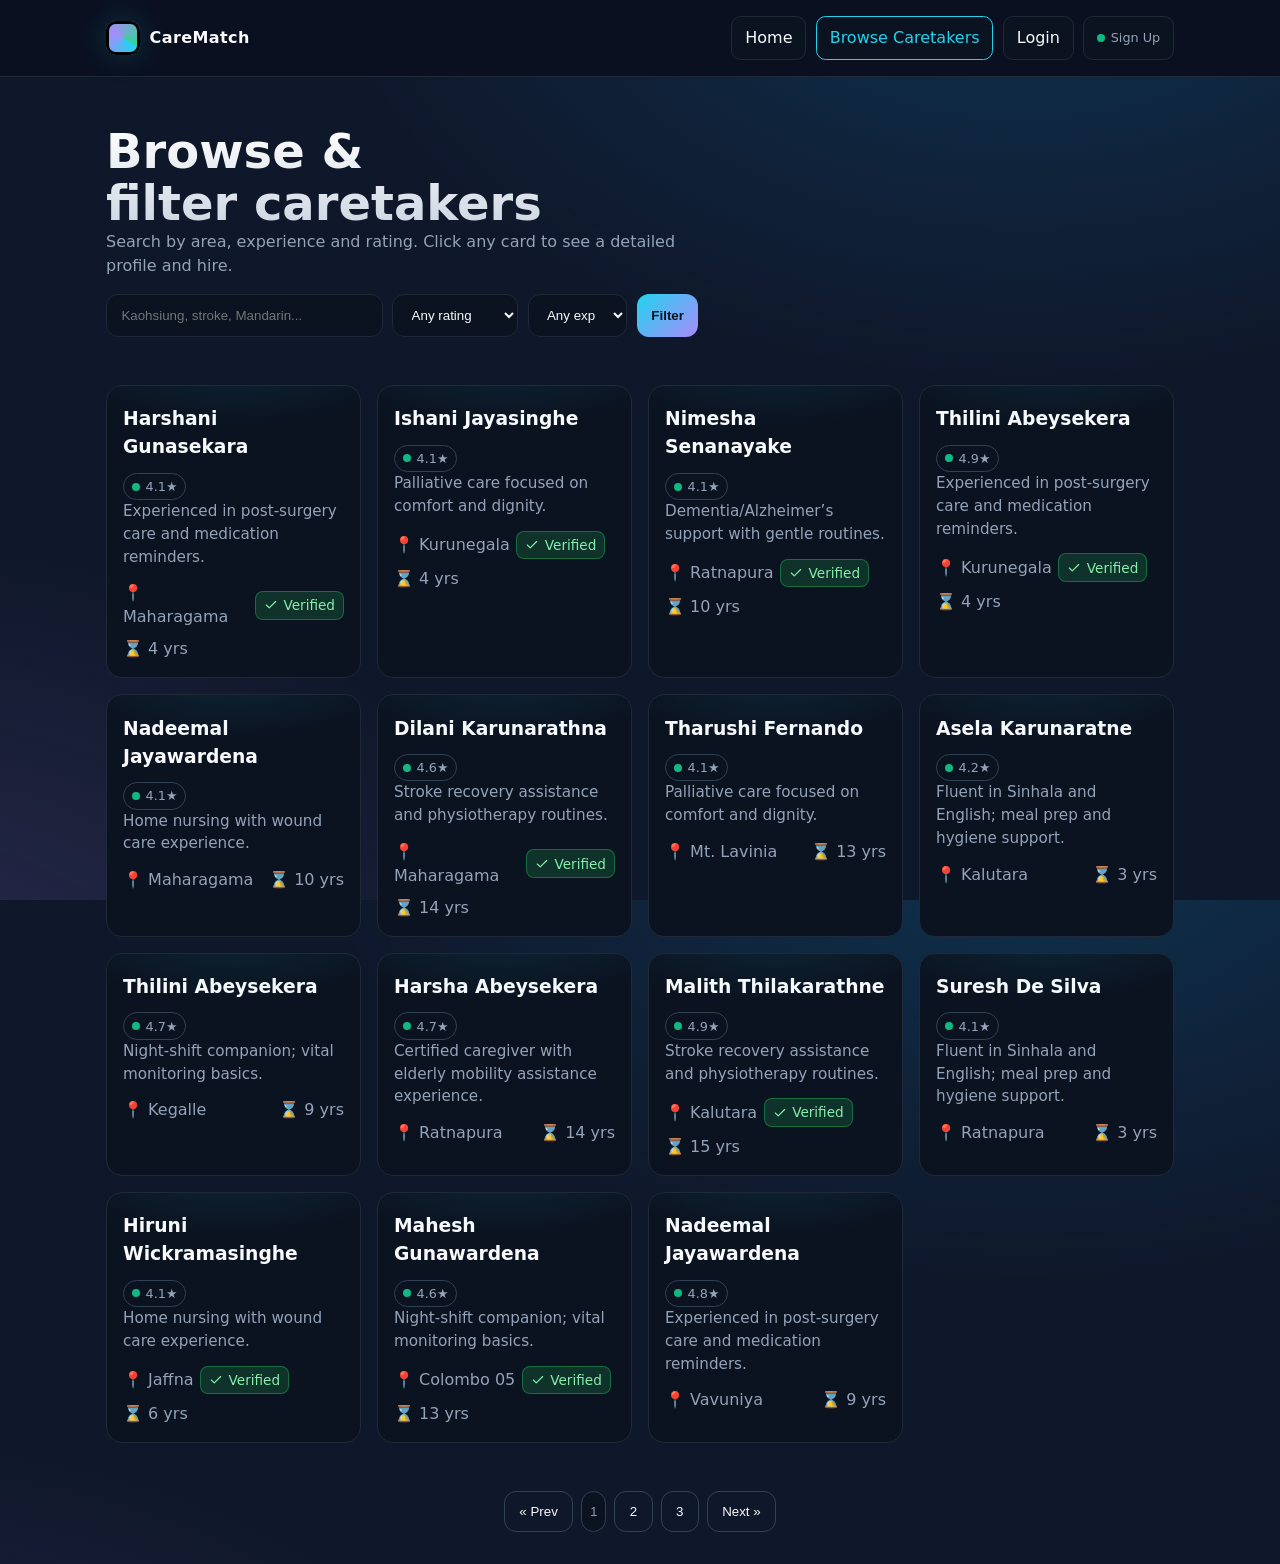
==== caretakers.html @ 3a55065d "Care match web UI Functional user interface for hiring caretakers" ====
<!doctype html>
<html lang="en">
<head>
  <meta charset="utf-8" />
  <meta name="viewport" content="width=device-width, initial-scale=1" />
  <title>Browse Caretakers — CareMatch</title>
  <link rel="stylesheet" href="css/common.css">
  <link rel="stylesheet" href="css/caretakers.css">
</head>
<body>
  <div class="container hero fade-in">
    <div>
      <h1>Browse & filter caretakers</h1>
      <p>Search by area, experience and rating. Click any card to see a detailed profile and hire.</p>
      <div class="searchbar">
        <input id="q" placeholder="Kaohsiung, stroke, Mandarin..." />
        <select id="minRating">
          <option value="0">Any rating</option>
          <option value="4">4★ and up</option>
          <option value="4.5">4.5★ and up</option>
        </select>
        <select id="minExp">
          <option value="0">Any exp</option>
          <option value="3">3+ yrs</option>
          <option value="5">5+ yrs</option>
        </select>
        <button class="primary" id="filterBtn">Filter</button>
      </div>
    </div>
  </div>
  <div class="container grid cards" id="list"></div>

  <div class="toast"></div>
  <script src="js/data.caretakers.js"></script>
  <script src="js/common.js"></script>
  <script src="js/caretakers.js"></script>
</body>
</html>
---- css/common.css ----
:root{
  --bg:#0f172a;      /* slate-900 */
  --card:#111827;    /* gray-900 */
  --muted:#94a3b8;   /* slate-400 */
  --text:#f8fafc;    /* slate-50 */
  --brand:#22d3ee;   /* cyan-400 */
  --brand-2:#a78bfa; /* violet-400 */
  --accent:#34d399;  /* emerald-400 */
  --danger:#f43f5e;  /* rose-500 */
  --warn:#f59e0b;    /* amber-500 */
  --ok:#10b981;      /* emerald-500 */
  --ring: rgba(34, 211, 238, 0.35);
}

*{box-sizing:border-box}
html,body{height:100%}
body{
  margin:0;
  font-family: system-ui, -apple-system, Segoe UI, Roboto, Helvetica, Arial, "Apple Color Emoji","Segoe UI Emoji";
  color:var(--text);
  background: radial-gradient(1200px 800px at 80% -10%, #0ea5e933 0%, transparent 60%),
              radial-gradient(1200px 900px at -10% 120%, #a78bfa33 0%, transparent 60%),
              var(--bg);
  line-height:1.5;
}

.container{max-width:1100px;margin:0 auto;padding:1rem}
a{color:inherit;text-decoration:none}
button{cursor:pointer}
input,select,button,textarea{
  background:#0b1220;
  border:1px solid #1f2937;
  color:var(--text);
  padding:.75rem .9rem;
  border-radius:.75rem;
  outline:none;
}
input:focus, select:focus, textarea:focus{
  border-color: var(--brand);
  box-shadow: 0 0 0 4px var(--ring);
}
button.primary{
  background: linear-gradient(135deg, var(--brand), var(--brand-2));
  border:none;
  color:#0b1220;
  font-weight:700;
  transition: transform .08s ease, box-shadow .2s ease;
}
button.primary:hover{ transform: translateY(-1px); box-shadow: 0 10px 20px #0006; }
button.ghost{
  background:transparent;border:1px solid #334155;color:var(--text)
}

.badge{display:inline-flex;align-items:center;gap:.35rem;padding:.2rem .5rem;
  border:1px solid #334155;border-radius:999px;font-size:.8rem;color:var(--muted)}
.badge .dot{width:8px;height:8px;border-radius:999px;background:var(--ok)}

nav{
  position:sticky;top:0;z-index:50;
  border-bottom:1px solid #1f2937;
  backdrop-filter: blur(6px);
  background: color-mix(in oklab, var(--bg) 85%, #000 15%);
}
.navbar{display:flex;align-items:center;justify-content:space-between;gap:.75rem}
.brand{display:flex;align-items:center;gap:.6rem;font-weight:900;letter-spacing:.4px}
.brand .logo{
  width:34px;height:34px;border-radius:.6rem;
  background: conic-gradient(from 120deg, var(--brand), var(--brand-2), var(--accent));
  box-shadow:0 0 0 3px #000 inset, 0 0 30px #22d3ee33;
}

.navlinks{display:flex;gap:.6rem;flex-wrap:wrap}
.navlinks a, .navlinks button{
  padding:.55rem .8rem;border-radius:.6rem;border:1px solid #1f2937;background:#0b1220
}
.navlinks a.active{border-color:var(--brand);color:var(--brand)}

.hero{
  padding:3rem 1rem 2rem;
  display:grid;gap:1.25rem;
}
.hero h1{
  font-size: clamp(1.8rem, 4vw, 3rem);
  line-height:1.1;
  margin:0;
  background: linear-gradient(180deg, #fff, #cbd5e1);
  -webkit-background-clip: text;
  background-clip:text;
  color:transparent;
  text-wrap: balance;
}
.hero p{color:var(--muted);max-width:65ch;margin:0}

.grid{display:grid;gap:1rem}
.cards{
  grid-template-columns: repeat(auto-fill, minmax(240px,1fr));
}
.card{
  background: linear-gradient(180deg, #0b1220, #0b1220);
  border:1px solid #1f2937;
  border-radius:1rem;
  padding:1rem;
  position:relative;
  overflow:hidden;
}
.card::after{
  content:"";
  position:absolute;inset:-1px;
  background: radial-gradient(300px 120px at var(--mx,50%) -10%,
              color-mix(in oklab, var(--brand) 30%, transparent), transparent 60%);
  opacity:.35;pointer-events:none;
}
.card h3{margin:.2rem 0}
.card .muted{color:var(--muted);font-size:.95rem}
.card .row{display:flex;align-items:center;justify-content:space-between;gap:.5rem;flex-wrap:wrap}
.card .meta{display:flex;align-items:center;gap:.4rem;color:var(--muted)}

.kpis{grid-template-columns: repeat(auto-fill, minmax(180px,1fr));}
.kpi{background:#0b1220;border:1px solid #1f2937;border-radius:1rem;padding:1rem}
.kpi .v{font-weight:900;font-size:1.4rem}

footer{
  border-top:1px solid #1f2937;margin-top:2rem
}
footer .row{display:flex;gap:1rem;justify-content:space-between;align-items:center;flex-wrap:wrap;padding:1rem 0;color:var(--muted)}

.searchbar{
  display:flex;gap:.6rem;flex-wrap:wrap;margin-top:1rem
}
.searchbar input{flex:1;min-width:200px}

.table{
  width:100%;border-collapse:collapse;border:1px solid #1f2937
}
.table th,.table td{border:1px solid #1f2937;padding:.6rem;text-align:left}
.table th{background:#0b1220;color:#cbd5e1}

.toast{
  position:fixed;left:50%;transform:translateX(-50%);
  bottom:20px;background:#0b1220;border:1px solid #1f2937;
  padding:.8rem 1rem;border-radius:.8rem;z-index:60;display:none
}

.verified{
  display:inline-flex;align-items:center;gap:.35rem;
  background:rgba(34,197,94,.18);border:1px solid rgba(34,197,94,.4);
  color:#86efac;padding:.2rem .5rem;border-radius:.5rem;font-size:.85rem
}
.verified svg{width:14px;height:14px}

@media (min-width: 800px){
  .hero{grid-template-columns:1.3fr 1fr;align-items:center}
}

.fade-in{ animation: fade .6s ease both }
@keyframes fade{from{opacity:0; translate: 0 4px}}

#scrollTopBtn{
  position:fixed;right:16px;bottom:16px;padding:.8rem;border-radius:999px;
  display:none;z-index:70;border:1px solid #334155;background:#0b1220
}
---- css/caretakers.css ----
/* caretakers page */
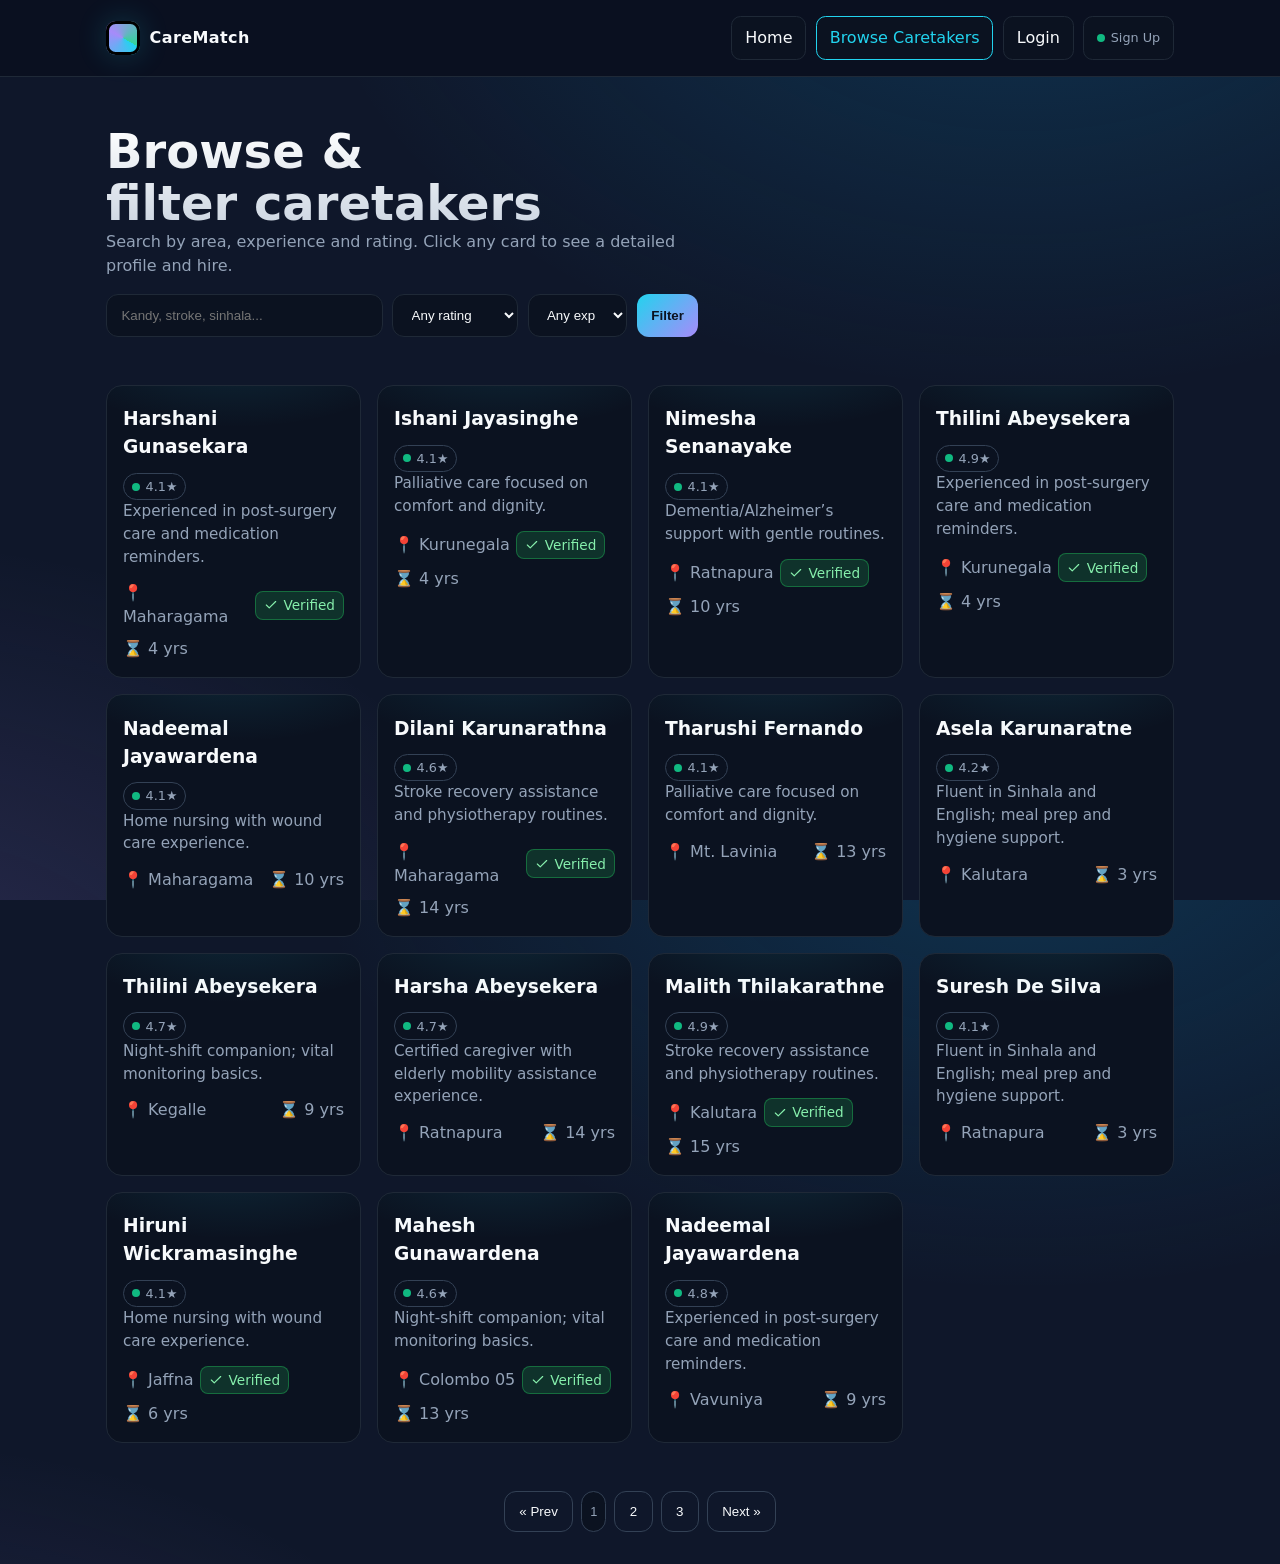
==== commit cf5e6c61: "updated placeholders" ====
--- a/caretakers.html
+++ b/caretakers.html
@@ -13,7 +13,7 @@
       <h1>Browse & filter caretakers</h1>
       <p>Search by area, experience and rating. Click any card to see a detailed profile and hire.</p>
       <div class="searchbar">
-        <input id="q" placeholder="Kaohsiung, stroke, Mandarin..." />
+        <input id="q" placeholder="Kandy, stroke, sinhala..." />
         <select id="minRating">
           <option value="0">Any rating</option>
           <option value="4">4★ and up</option>
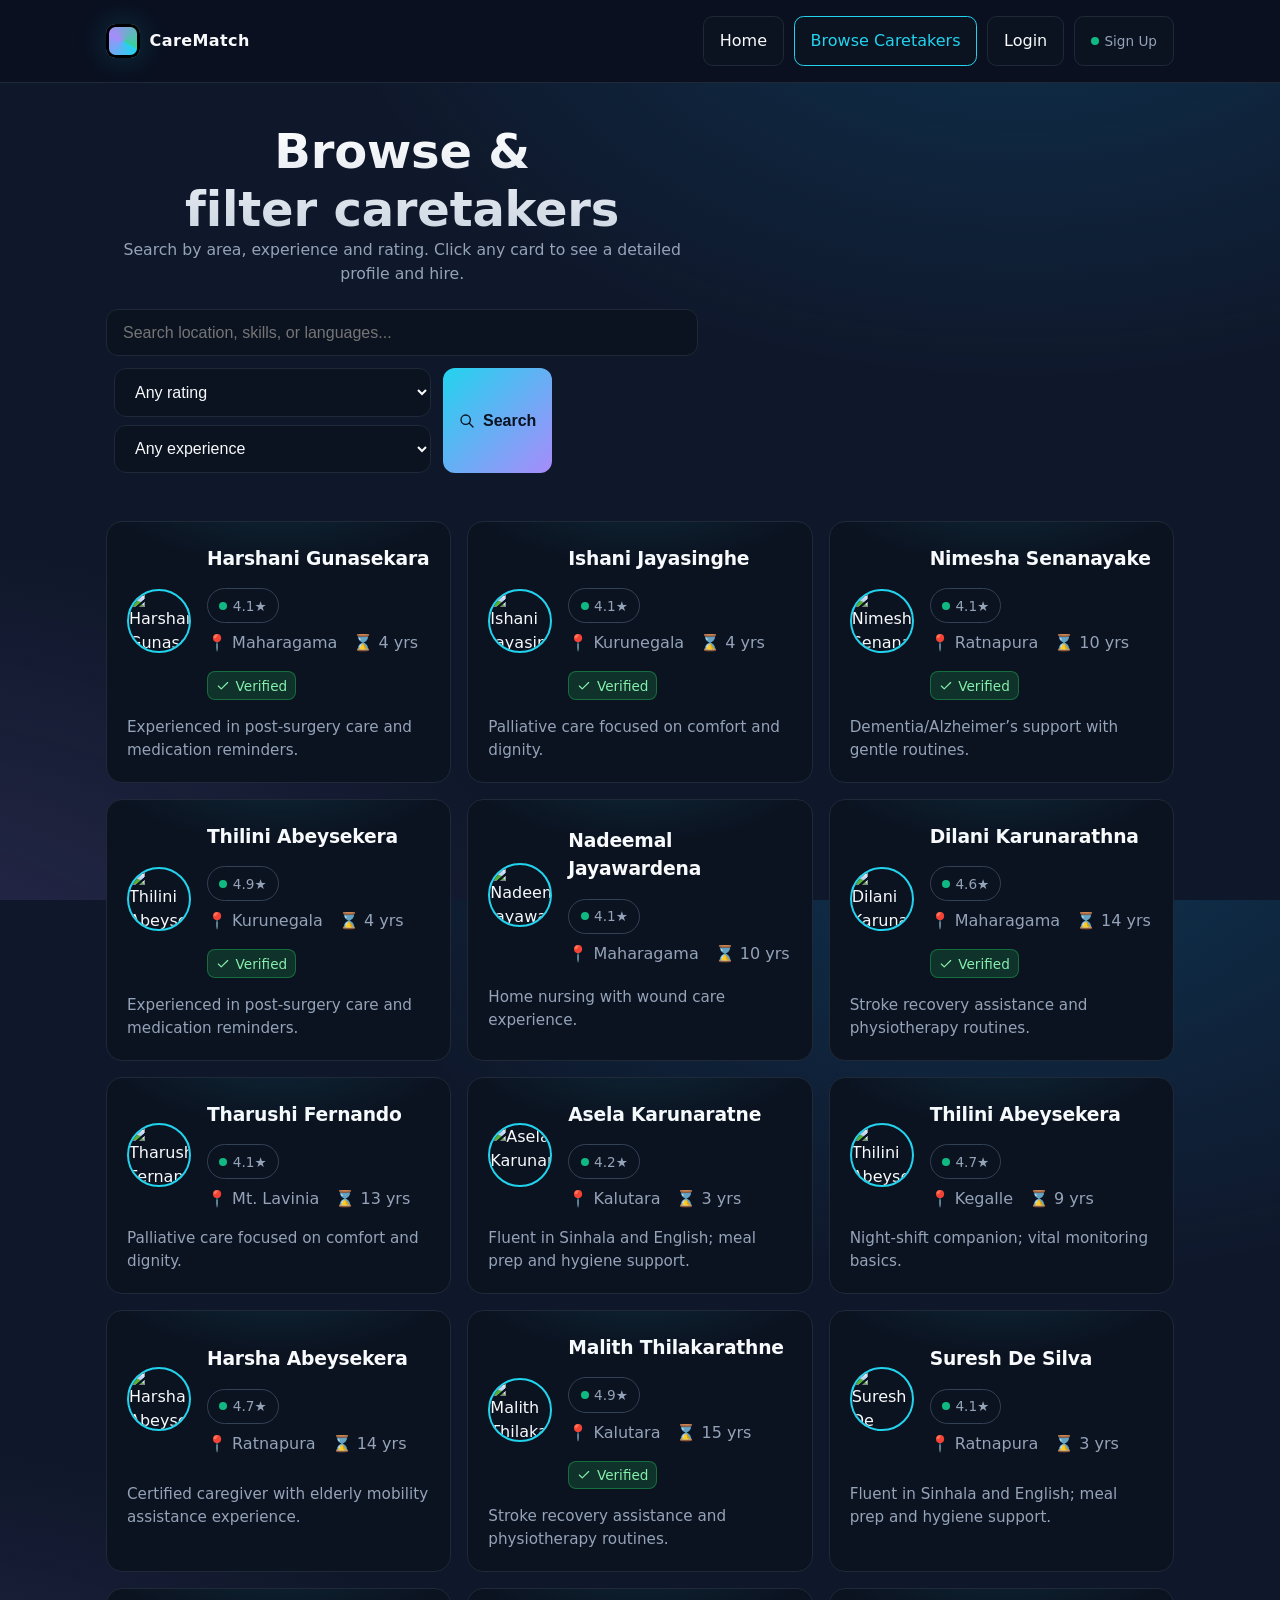
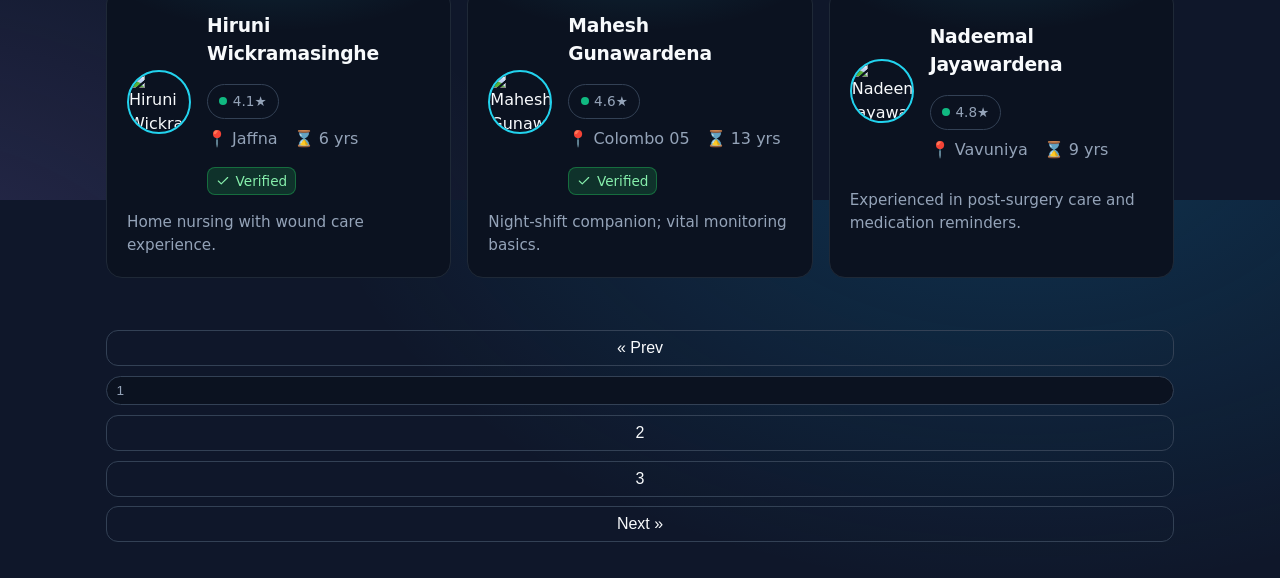
==== commit f96827fd: "Improved clarity and font sizes" ====
--- a/caretakers.html
+++ b/caretakers.html
@@ -3,6 +3,8 @@
 <head>
   <meta charset="utf-8" />
   <meta name="viewport" content="width=device-width, initial-scale=1" />
+  <link rel="preconnect" href="https://fonts.googleapis.com">
+  <link rel="preconnect" href="https://fonts.gstatic.com" crossorigin>
   <title>Browse Caretakers — CareMatch</title>
   <link rel="stylesheet" href="css/common.css">
   <link rel="stylesheet" href="css/caretakers.css">
@@ -13,22 +15,41 @@
       <h1>Browse & filter caretakers</h1>
       <p>Search by area, experience and rating. Click any card to see a detailed profile and hire.</p>
       <div class="searchbar">
-        <input id="q" placeholder="Kandy, stroke, sinhala..." />
-        <select id="minRating">
-          <option value="0">Any rating</option>
-          <option value="4">4★ and up</option>
-          <option value="4.5">4.5★ and up</option>
-        </select>
-        <select id="minExp">
-          <option value="0">Any exp</option>
-          <option value="3">3+ yrs</option>
-          <option value="5">5+ yrs</option>
-        </select>
-        <button class="primary" id="filterBtn">Filter</button>
+        <input id="q" placeholder="Search location, skills, or languages..." aria-label="Search" />
+        <div class="filters">
+          <div class="filter-group">
+            <select id="minRating" aria-label="Minimum Rating">
+              <option value="0">Any rating</option>
+              <option value="4">4★ and up</option>
+              <option value="4.5">4.5★ and up</option>
+            </select>
+            <select id="minExp" aria-label="Minimum Experience">
+              <option value="0">Any experience</option>
+              <option value="3">3+ years</option>
+              <option value="5">5+ years</option>
+            </select>
+          </div>
+          <button class="primary" id="filterBtn">
+            <svg width="16" height="16" fill="none" stroke="currentColor" viewBox="0 0 24 24" xmlns="http://www.w3.org/2000/svg">
+              <path stroke-linecap="round" stroke-linejoin="round" stroke-width="2" d="M21 21l-6-6m2-5a7 7 0 11-14 0 7 7 0 0114 0z"></path>
+            </svg>
+            Search
+          </button>
+        </div>
       </div>
     </div>
   </div>
-  <div class="container grid cards" id="list"></div>
+  <div class="container" id="results-info" style="display: none">
+    <p class="muted" style="text-align: center; margin: 0.5rem 0">
+      Showing <span id="results-count">0</span> caretakers
+    </p>
+  </div>
+  <div class="container grid cards" id="list">
+    <!-- Loading placeholders -->
+    <div class="card card-placeholder" aria-hidden="true"></div>
+    <div class="card card-placeholder" aria-hidden="true"></div>
+    <div class="card card-placeholder" aria-hidden="true"></div>
+  </div>
 
   <div class="toast"></div>
   <script src="js/data.caretakers.js"></script>
--- a/css/common.css
+++ b/css/common.css
@@ -1,5 +1,8 @@
 
 :root{
+  /* Load a modern UI font (Inter). See head preconnect for best performance; this import is a safe fallback. */
+  /* If you prefer preconnect + <link> in the HTML heads, replace this with links in each HTML file for faster loading. */
+  --font-import: 'https://fonts.googleapis.com/css2?family=Inter:wght@400;500;600;700&display=swap';
   --bg:#0f172a;      /* slate-900 */
   --card:#111827;    /* gray-900 */
   --muted:#94a3b8;   /* slate-400 */
@@ -11,35 +14,70 @@
   --warn:#f59e0b;    /* amber-500 */
   --ok:#10b981;      /* emerald-500 */
   --ring: rgba(34, 211, 238, 0.35);
-}
+  /* font settings */
+  --font-sans: 'Inter', ui-sans-serif, system-ui, -apple-system, 'Segoe UI', Roboto, 'Helvetica Neue', Arial;
+  --base-font-size: 16px;
+}
+
+/* Load Inter as a fallback via import (keeps changes localized to CSS). */
+@import url("https://fonts.googleapis.com/css2?family=Inter:wght@400;500;600;700&display=swap");
 
 *{box-sizing:border-box}
 html,body{height:100%}
 body{
   margin:0;
-  font-family: system-ui, -apple-system, Segoe UI, Roboto, Helvetica, Arial, "Apple Color Emoji","Segoe UI Emoji";
+  font-family: var(--font-sans);
+  font-size: var(--base-font-size);
   color:var(--text);
   background: radial-gradient(1200px 800px at 80% -10%, #0ea5e933 0%, transparent 60%),
               radial-gradient(1200px 900px at -10% 120%, #a78bfa33 0%, transparent 60%),
               var(--bg);
   line-height:1.5;
+  -webkit-font-smoothing:antialiased;
+  -moz-osx-font-smoothing:grayscale;
 }
 
 .container{max-width:1100px;margin:0 auto;padding:1rem}
+@media (max-width: 480px) {
+  .container {padding:.75rem}
+}
 a{color:inherit;text-decoration:none}
 button{cursor:pointer}
 input,select,button,textarea{
   background:#0b1220;
   border:1px solid #1f2937;
   color:var(--text);
-  padding:.75rem .9rem;
+  padding:.85rem 1rem;
   border-radius:.75rem;
   outline:none;
+  font-size: 16px; /* Prevents iOS zoom on focus */
+  width: 100%;
+  max-width: 100%;
+}
+
+/* Headings and typography tweaks */
+h1,h2,h3{ font-weight:600; letter-spacing: -0.2px; margin:0 }
+p, li, label { font-size: 0.98rem }
+
+/* Slightly reduce base font-size on very small screens while keeping inputs at 16px to avoid iOS zoom */
+@media (max-width: 360px) {
+  :root { --base-font-size: 15px }
 }
 input:focus, select:focus, textarea:focus{
   border-color: var(--brand);
   box-shadow: 0 0 0 4px var(--ring);
 }
+
+/* Form grid improvements */
+@media (max-width: 480px) {
+  .grid[style*="grid-template-columns:1fr 1fr"] {
+    grid-template-columns: 1fr !important;
+  }
+  form.grid {
+    gap: 1rem !important;
+  }
+}
+
 button.primary{
   background: linear-gradient(135deg, var(--brand), var(--brand-2));
   border:none;
@@ -48,13 +86,37 @@
   transition: transform .08s ease, box-shadow .2s ease;
 }
 button.primary:hover{ transform: translateY(-1px); box-shadow: 0 10px 20px #0006; }
+@media (hover: none) {
+  button.primary:active { 
+    transform: translateY(1px);
+    box-shadow: none;
+  }
+}
 button.ghost{
-  background:transparent;border:1px solid #334155;color:var(--text)
-}
-
-.badge{display:inline-flex;align-items:center;gap:.35rem;padding:.2rem .5rem;
-  border:1px solid #334155;border-radius:999px;font-size:.8rem;color:var(--muted)}
-.badge .dot{width:8px;height:8px;border-radius:999px;background:var(--ok)}
+  background:transparent;border:1px solid #334155;color:var(--text);
+  transition: background-color 0.2s;
+}
+button.ghost:active {
+  background: rgba(255,255,255,0.05);
+}
+
+.badge{
+  display:inline-flex;align-items:center;gap:.35rem;
+  padding:.4rem .7rem;
+  border:1px solid #334155;border-radius:999px;
+  font-size:.85rem;color:var(--muted);
+  white-space: nowrap;
+}
+.badge .dot{
+  width:8px;height:8px;border-radius:999px;background:var(--ok);
+  flex-shrink: 0;
+}
+@media (max-width: 480px) {
+  .badge {
+    padding: .5rem .8rem;
+    margin: .2rem;
+  }
+}
 
 nav{
   position:sticky;top:0;z-index:50;
@@ -62,19 +124,119 @@
   backdrop-filter: blur(6px);
   background: color-mix(in oklab, var(--bg) 85%, #000 15%);
 }
-.navbar{display:flex;align-items:center;justify-content:space-between;gap:.75rem}
-.brand{display:flex;align-items:center;gap:.6rem;font-weight:900;letter-spacing:.4px}
+.navbar{
+  display:flex;
+  align-items:center;
+  justify-content:space-between;
+  gap:.75rem;
+}
+.brand{
+  display:flex;
+  align-items:center;
+  gap:.6rem;
+  font-weight:900;
+  letter-spacing:.4px
+}
 .brand .logo{
   width:34px;height:34px;border-radius:.6rem;
   background: conic-gradient(from 120deg, var(--brand), var(--brand-2), var(--accent));
   box-shadow:0 0 0 3px #000 inset, 0 0 30px #22d3ee33;
 }
 
-.navlinks{display:flex;gap:.6rem;flex-wrap:wrap}
+.hamburger {
+  display: none;
+  flex-direction: column;
+  justify-content: space-around;
+  width: 28px;
+  height: 24px;
+  background: transparent;
+  border: none;
+  padding: 0;
+  cursor: pointer;
+  z-index: 60;
+}
+
+.hamburger span {
+  width: 100%;
+  height: 2px;
+  background: var(--text);
+  border-radius: 2px;
+  transition: all 0.3s ease;
+}
+
+.hamburger.active span:nth-child(1) {
+  transform: translateY(8px) rotate(45deg);
+}
+
+.hamburger.active span:nth-child(2) {
+  opacity: 0;
+}
+
+.hamburger.active span:nth-child(3) {
+  transform: translateY(-8px) rotate(-45deg);
+}
+
+.navlinks{
+  display:flex;
+  gap:.6rem;
+  flex-wrap:wrap;
+}
+
 .navlinks a, .navlinks button{
-  padding:.55rem .8rem;border-radius:.6rem;border:1px solid #1f2937;background:#0b1220
-}
-.navlinks a.active{border-color:var(--brand);color:var(--brand)}
+  padding:.75rem 1rem;
+  border-radius:.6rem;
+  border:1px solid #1f2937;
+  background:#0b1220;
+  min-width: 44px;
+  text-align: center;
+}
+
+.navlinks a.active{
+  border-color:var(--brand);
+  color:var(--brand)
+}
+
+@media (max-width: 768px) {
+  .hamburger {
+    display: flex;
+  }
+  
+  .navlinks {
+    position: fixed;
+    top: 0;
+    right: -100%;
+    width: 80%;
+    max-width: 300px;
+    height: 100vh;
+    background: var(--card);
+    flex-direction: column;
+    padding: 5rem 1.5rem 2rem;
+    gap: 1rem;
+    transition: right 0.3s ease;
+    border-left: 1px solid #1f2937;
+    backdrop-filter: blur(10px);
+  }
+
+  .navlinks.active {
+    right: 0;
+  }
+
+  .navlinks a, .navlinks button {
+    width: 100%;
+    text-align: left;
+    font-size: 1.1rem;
+  }
+}
+
+@media (max-width: 480px) {
+  .navbar {
+    gap: 1rem;
+  }
+  .navlinks {
+    width: 100%;
+    justify-content: center;
+  }
+}
 
 .hero{
   padding:3rem 1rem 2rem;
@@ -82,7 +244,7 @@
 }
 .hero h1{
   font-size: clamp(1.8rem, 4vw, 3rem);
-  line-height:1.1;
+  line-height:1.2;
   margin:0;
   background: linear-gradient(180deg, #fff, #cbd5e1);
   -webkit-background-clip: text;
@@ -92,15 +254,33 @@
 }
 .hero p{color:var(--muted);max-width:65ch;margin:0}
 
+@media (max-width: 480px) {
+  .hero {
+    padding: 2rem 1rem 1.5rem;
+    text-align: center;
+  }
+  .hero p {
+    margin: 0 auto;
+  }
+}
+
 .grid{display:grid;gap:1rem}
 .cards{
-  grid-template-columns: repeat(auto-fill, minmax(240px,1fr));
+  grid-template-columns: repeat(auto-fill, minmax(280px,1fr));
+}
+@media (max-width: 640px) {
+  .cards {
+    grid-template-columns: 1fr;
+  }
+  .grid {
+    gap: .75rem;
+  }
 }
 .card{
   background: linear-gradient(180deg, #0b1220, #0b1220);
   border:1px solid #1f2937;
   border-radius:1rem;
-  padding:1rem;
+  padding:1.25rem;
   position:relative;
   overflow:hidden;
 }
@@ -111,35 +291,154 @@
               color-mix(in oklab, var(--brand) 30%, transparent), transparent 60%);
   opacity:.35;pointer-events:none;
 }
-.card h3{margin:.2rem 0}
-.card .muted{color:var(--muted);font-size:.95rem}
-.card .row{display:flex;align-items:center;justify-content:space-between;gap:.5rem;flex-wrap:wrap}
-.card .meta{display:flex;align-items:center;gap:.4rem;color:var(--muted)}
+.card h3{
+  margin:.2rem 0;
+  overflow-wrap: break-word;
+  word-wrap: break-word;
+  hyphens: auto;
+}
+.card .muted{
+  color:var(--muted);
+  font-size:.95rem;
+  line-height: 1.5;
+}
+.card .row{
+  display:flex;
+  align-items:center;
+  justify-content:space-between;
+  gap:.75rem;
+  flex-wrap:wrap;
+}
+@media (max-width: 480px) {
+  .card h3 {
+    font-size: 1.15rem;
+    line-height: 1.3;
+  }
+  .card .row {
+    flex-direction: column;
+    align-items: flex-start;
+    gap: .5rem;
+  }
+}
+.card .meta{
+  display:flex;align-items:center;gap:.4rem;color:var(--muted);
+  flex-wrap: wrap;
+}
+@media (max-width: 480px) {
+  .card .meta {
+    gap: .6rem;
+    margin-top: .5rem;
+  }
+}
 
 .kpis{grid-template-columns: repeat(auto-fill, minmax(180px,1fr));}
-.kpi{background:#0b1220;border:1px solid #1f2937;border-radius:1rem;padding:1rem}
+.kpi{background:#0b1220;border:1px solid #1f2937;border-radius:1rem;padding:1.25rem}
 .kpi .v{font-weight:900;font-size:1.4rem}
+@media (max-width: 480px) {
+  .kpis {
+    grid-template-columns: repeat(3, 1fr);
+  }
+  .kpi {
+    padding: 1rem;
+    text-align: center;
+  }
+}
 
 footer{
-  border-top:1px solid #1f2937;margin-top:2rem
-}
-footer .row{display:flex;gap:1rem;justify-content:space-between;align-items:center;flex-wrap:wrap;padding:1rem 0;color:var(--muted)}
+  border-top:1px solid #1f2937;
+  margin-top:2rem;
+  padding: 0 1rem;
+}
+footer .row{
+  display:flex;
+  gap:1rem;
+  justify-content:space-between;
+  align-items:center;
+  flex-wrap:wrap;
+  padding:1.25rem 0;
+  color:var(--muted)
+}
+@media (max-width: 480px) {
+  footer {
+    margin-top: 1.5rem;
+    text-align: center;
+  }
+  footer .row {
+    flex-direction: column;
+    gap: .75rem;
+    padding: 1rem 0;
+  }
+}
 
 .searchbar{
-  display:flex;gap:.6rem;flex-wrap:wrap;margin-top:1rem
+  display:flex;gap:.75rem;flex-wrap:wrap;margin-top:1.25rem;
+  width: 100%;
 }
 .searchbar input{flex:1;min-width:200px}
+.searchbar button {
+  width: auto;
+}
+@media (max-width: 480px) {
+  .searchbar {
+    flex-direction: column;
+  }
+  .searchbar button {
+    width: 100%;
+  }
+}
+
+/* Make primary search button inline and match desktop appearance */
+.searchbar .primary{
+  display: inline-flex;
+  align-items: center;
+  gap: .5rem;
+  padding: .75rem 1rem;
+  font-weight: 700;
+}
+.searchbar .primary svg{ stroke: currentColor; }
+
+/* Pagination controls */
+.pager-controls{
+  display:flex;
+  gap:.6rem;
+  justify-content:center;
+  margin:1.25rem 0;
+  flex-wrap:wrap;
+  align-items:center;
+}
+.pager-controls button{ min-width:44px; padding:.5rem .75rem; }
+.pager-controls .page-num.badge{ padding:.4rem .6rem }
 
 .table{
-  width:100%;border-collapse:collapse;border:1px solid #1f2937
-}
-.table th,.table td{border:1px solid #1f2937;padding:.6rem;text-align:left}
+  width:100%;border-collapse:collapse;border:1px solid #1f2937;
+  overflow-x: auto;
+  display: block;
+}
+.table th,.table td{border:1px solid #1f2937;padding:.75rem;text-align:left;min-width:120px}
 .table th{background:#0b1220;color:#cbd5e1}
+@media (max-width: 640px) {
+  .table {
+    font-size: 0.9rem;
+  }
+  .table th, .table td {
+    padding: .6rem;
+    white-space: nowrap;
+  }
+}
 
 .toast{
   position:fixed;left:50%;transform:translateX(-50%);
   bottom:20px;background:#0b1220;border:1px solid #1f2937;
-  padding:.8rem 1rem;border-radius:.8rem;z-index:60;display:none
+  padding:.8rem 1rem;border-radius:.8rem;z-index:60;display:none;
+  width: calc(100% - 2rem);
+  max-width: 500px;
+  text-align: center;
+  animation: slideUp 0.3s ease;
+}
+
+@keyframes slideUp {
+  from { transform: translate(-50%, 100%); opacity: 0; }
+  to { transform: translate(-50%, 0); opacity: 1; }
 }
 
 .verified{
@@ -153,10 +452,55 @@
   .hero{grid-template-columns:1.3fr 1fr;align-items:center}
 }
 
-.fade-in{ animation: fade .6s ease both }
-@keyframes fade{from{opacity:0; translate: 0 4px}}
+.fade-in{ 
+  animation: fade .6s ease both;
+  will-change: opacity, transform;
+}
+@keyframes fade{
+  from {
+    opacity:0; 
+    transform: translateY(8px);
+  }
+}
+
+/* Loading states for better perceived performance */
+.loading {
+  position: relative;
+  overflow: hidden;
+}
+.loading::after {
+  content: "";
+  position: absolute;
+  inset: 0;
+  background: linear-gradient(90deg, 
+    transparent 0%, 
+    rgba(255,255,255,0.1) 50%, 
+    transparent 100%
+  );
+  animation: shimmer 1.5s infinite;
+}
+@keyframes shimmer {
+  from { transform: translateX(-100%); }
+  to { transform: translateX(100%); }
+}
 
 #scrollTopBtn{
-  position:fixed;right:16px;bottom:16px;padding:.8rem;border-radius:999px;
-  display:none;z-index:70;border:1px solid #334155;background:#0b1220
-}
+  position:fixed;right:16px;bottom:16px;padding:1rem;border-radius:999px;
+  display:none;z-index:70;border:1px solid #334155;background:#0b1220;
+  width: 48px;
+  height: 48px;
+  display: flex;
+  align-items: center;
+  justify-content: center;
+  opacity: 0.9;
+  transition: opacity 0.2s;
+}
+#scrollTopBtn:hover {
+  opacity: 1;
+}
+@media (max-width: 480px) {
+  #scrollTopBtn {
+    right: 12px;
+    bottom: 12px;
+  }
+}
--- a/css/caretakers.css
+++ b/css/caretakers.css
@@ -1,2 +1,149 @@
 
 /* caretakers page */
+.hero {
+  text-align: center;
+  padding: 2.5rem 1rem 2rem;
+}
+
+.searchbar {
+  max-width: 1000px;
+  margin: 1.5rem auto 0;
+  align-items: center; /* vertically align input + filters on desktop */
+}
+
+/* Filter styles */
+.filters {
+  display: flex;
+  gap: 0.75rem;
+  flex-wrap: wrap;
+  justify-content: center;
+}
+.filters { margin-left: .5rem; }
+
+.filter-group {
+  display: flex;
+  gap: 0.5rem;
+  align-items: center;
+  flex-wrap: wrap;
+}
+
+/* Card specific styles for caretakers */
+.card {
+  display: grid;
+  gap: 1rem;
+  cursor: pointer;
+  transition: transform 0.2s ease, box-shadow 0.2s ease;
+}
+
+.card:hover {
+  transform: translateY(-2px);
+  box-shadow: 0 10px 20px rgba(0, 0, 0, 0.2);
+}
+
+.card-header {
+  display: flex;
+  gap: 1rem;
+  align-items: center;
+}
+
+.avatar {
+  width: 64px;
+  height: 64px;
+  border-radius: 50%;
+  object-fit: cover;
+  border: 2px solid var(--brand);
+}
+
+.card-info {
+  flex: 1;
+}
+
+.card-meta {
+  display: flex;
+  gap: 1rem;
+  flex-wrap: wrap;
+  margin-top: 0.5rem;
+}
+
+.skill-tags {
+  display: flex;
+  gap: 0.5rem;
+  flex-wrap: wrap;
+  margin-top: 0.75rem;
+}
+
+.skill-tag {
+  background: rgba(255, 255, 255, 0.1);
+  padding: 0.3rem 0.6rem;
+  border-radius: 4px;
+  font-size: 0.9rem;
+}
+
+/* Loading placeholder */
+.card-placeholder {
+  height: 200px;
+  background: linear-gradient(110deg, var(--card) 8%, #1a2234 18%, var(--card) 33%);
+  background-size: 200% 100%;
+  animation: shine 1.5s linear infinite;
+}
+
+@keyframes shine {
+  to {
+    background-position-x: -200%;
+  }
+}
+
+/* Mobile optimizations */
+@media (max-width: 768px) {
+  .hero {
+    padding: 2rem 1rem 1.5rem;
+  }
+  
+  .searchbar {
+    margin-top: 1rem;
+  }
+
+  .filters {
+    gap: 1rem;
+  }
+  
+  .filter-group {
+    width: 100%;
+    justify-content: center;
+  }
+  
+  .filter-group select {
+    flex: 1;
+    max-width: 150px;
+  }
+}
+
+@media (max-width: 480px) {
+  .card-header {
+    flex-direction: column;
+    text-align: center;
+  }
+  
+  .avatar {
+    width: 80px;
+    height: 80px;
+    margin: 0 auto;
+  }
+  
+  .card-meta {
+    justify-content: center;
+  }
+  
+  .skill-tags {
+    justify-content: center;
+  }
+  
+  .searchbar button {
+    width: 100%;
+  }
+  
+  .filters select {
+    width: 100%;
+    max-width: none;
+  }
+}
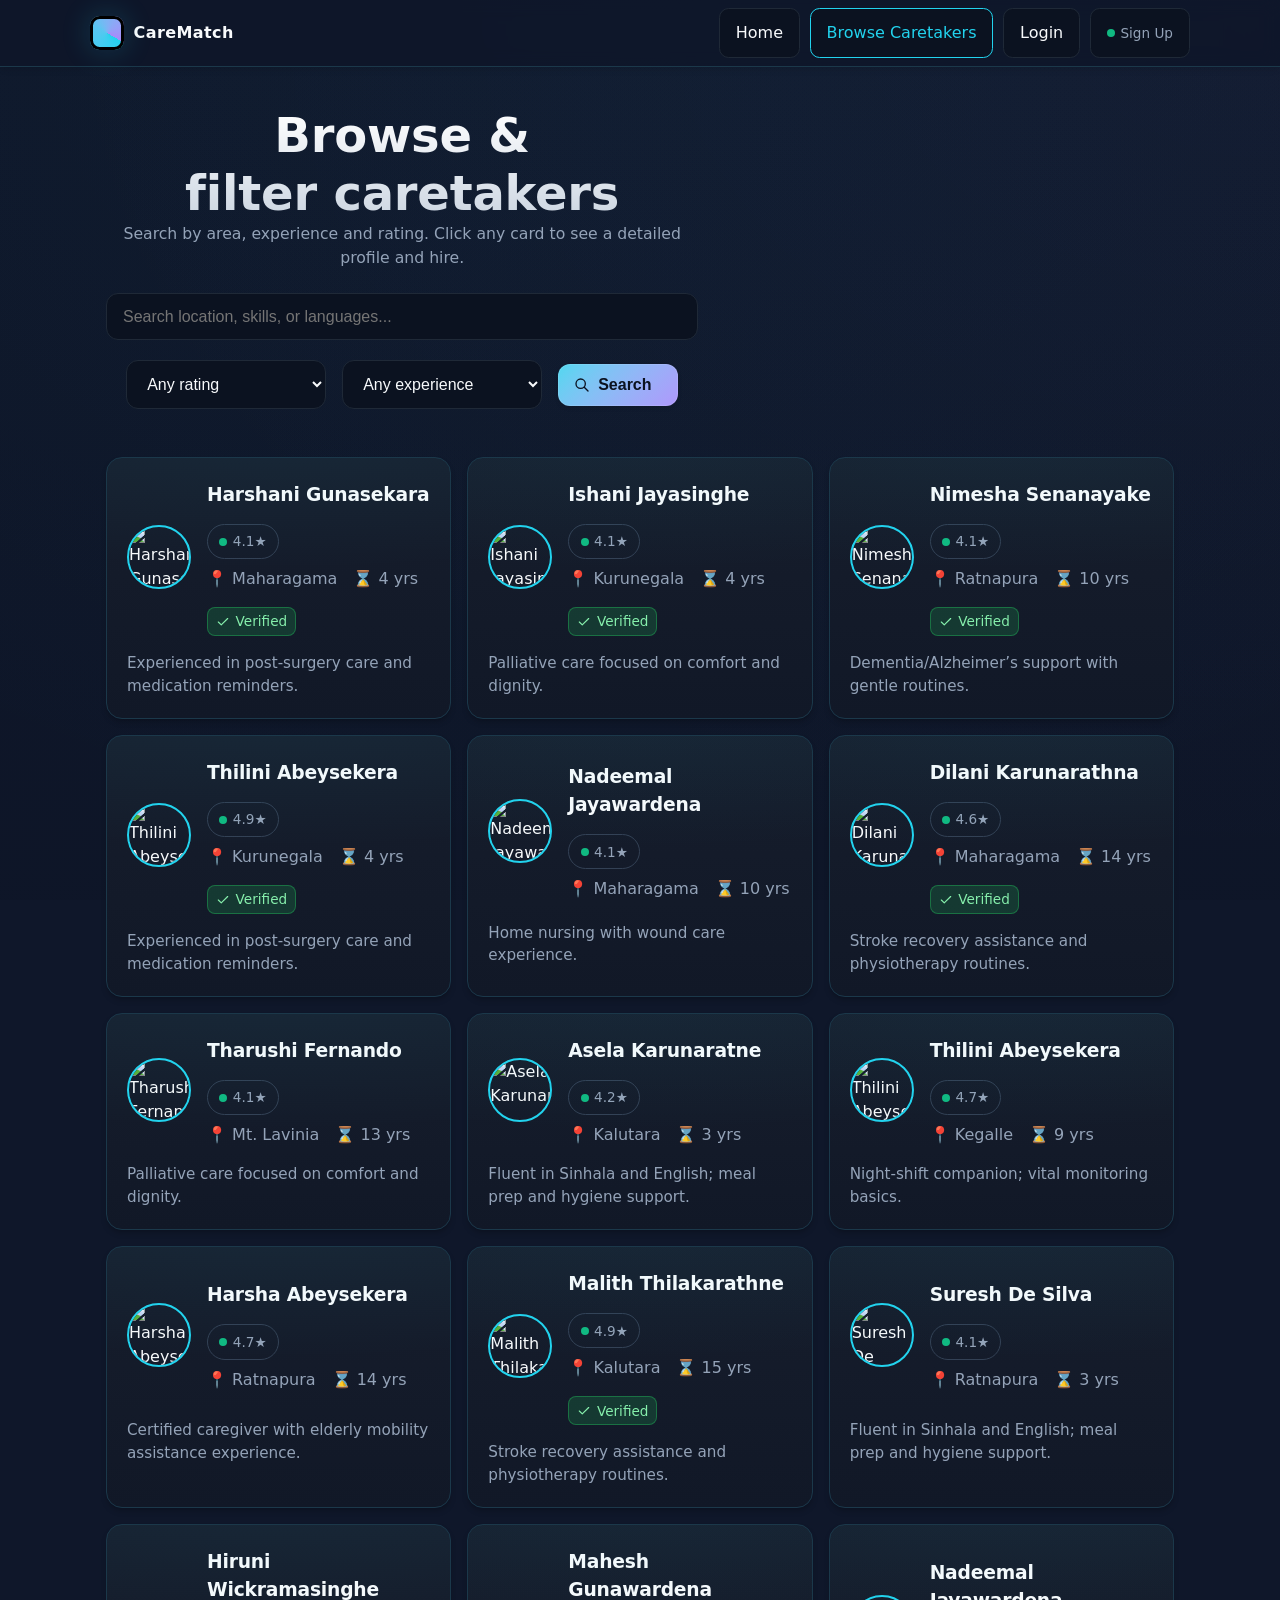
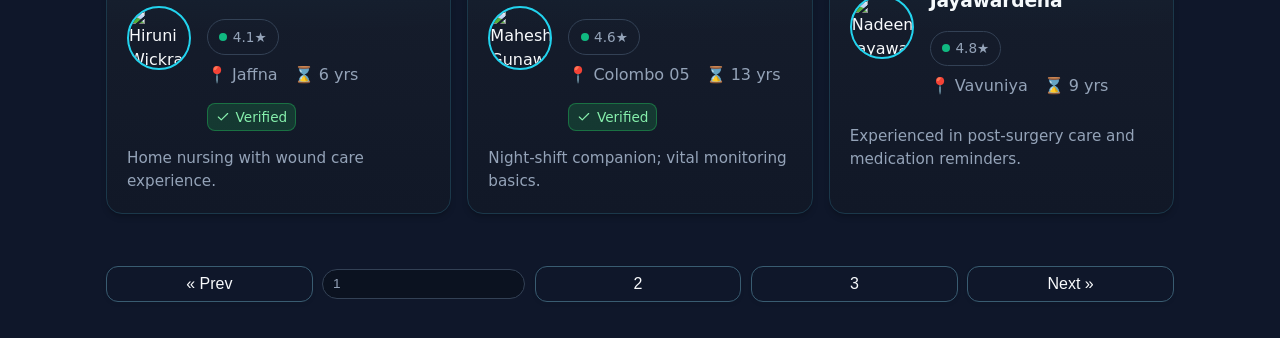
==== commit 936aa6d5: "CSS adjustments" ====
--- a/caretakers.html
+++ b/caretakers.html
@@ -1,59 +1,77 @@
-<!doctype html>
+<!DOCTYPE html>
 <html lang="en">
-<head>
-  <meta charset="utf-8" />
-  <meta name="viewport" content="width=device-width, initial-scale=1" />
-  <link rel="preconnect" href="https://fonts.googleapis.com">
-  <link rel="preconnect" href="https://fonts.gstatic.com" crossorigin>
-  <title>Browse Caretakers — CareMatch</title>
-  <link rel="stylesheet" href="css/common.css">
-  <link rel="stylesheet" href="css/caretakers.css">
-</head>
-<body>
-  <div class="container hero fade-in">
-    <div>
-      <h1>Browse & filter caretakers</h1>
-      <p>Search by area, experience and rating. Click any card to see a detailed profile and hire.</p>
-      <div class="searchbar">
-        <input id="q" placeholder="Search location, skills, or languages..." aria-label="Search" />
-        <div class="filters">
-          <div class="filter-group">
-            <select id="minRating" aria-label="Minimum Rating">
-              <option value="0">Any rating</option>
-              <option value="4">4★ and up</option>
-              <option value="4.5">4.5★ and up</option>
-            </select>
-            <select id="minExp" aria-label="Minimum Experience">
-              <option value="0">Any experience</option>
-              <option value="3">3+ years</option>
-              <option value="5">5+ years</option>
-            </select>
+  <head>
+    <meta charset="utf-8" />
+    <meta name="viewport" content="width=device-width, initial-scale=1" />
+    <link rel="preconnect" href="https://fonts.googleapis.com" />
+    <link rel="preconnect" href="https://fonts.gstatic.com" crossorigin />
+    <title>Browse Caretakers — CareMatch</title>
+    <link rel="stylesheet" href="css/common.css" />
+    <link rel="stylesheet" href="css/caretakers.css" />
+  </head>
+  <body>
+    <div class="container hero fade-in">
+      <div>
+        <h1>Browse & filter caretakers</h1>
+        <p>
+          Search by area, experience and rating. Click any card to see a
+          detailed profile and hire.
+        </p>
+        <div class="searchbar">
+          <input
+            id="q"
+            placeholder="Search location, skills, or languages..."
+            aria-label="Search"
+          />
+          <div class="filters">
+            <div class="filter-group">
+              <select id="minRating" aria-label="Minimum Rating">
+                <option value="0">Any rating</option>
+                <option value="4">4★ and up</option>
+                <option value="4.5">4.5★ and up</option>
+              </select>
+              <select id="minExp" aria-label="Minimum Experience">
+                <option value="0">Any experience</option>
+                <option value="3">3+ years</option>
+                <option value="5">5+ years</option></select
+              ><button class="primary" id="filterBtn">
+                <svg
+                  width="16"
+                  height="16"
+                  fill="none"
+                  stroke="currentColor"
+                  viewBox="0 0 24 24"
+                  xmlns="http://www.w3.org/2000/svg"
+                >
+                  <path
+                    stroke-linecap="round"
+                    stroke-linejoin="round"
+                    stroke-width="2"
+                    d="M21 21l-6-6m2-5a7 7 0 11-14 0 7 7 0 0114 0z"
+                  ></path>
+                </svg>
+                Search
+              </button>
+            </div>
           </div>
-          <button class="primary" id="filterBtn">
-            <svg width="16" height="16" fill="none" stroke="currentColor" viewBox="0 0 24 24" xmlns="http://www.w3.org/2000/svg">
-              <path stroke-linecap="round" stroke-linejoin="round" stroke-width="2" d="M21 21l-6-6m2-5a7 7 0 11-14 0 7 7 0 0114 0z"></path>
-            </svg>
-            Search
-          </button>
         </div>
       </div>
     </div>
-  </div>
-  <div class="container" id="results-info" style="display: none">
-    <p class="muted" style="text-align: center; margin: 0.5rem 0">
-      Showing <span id="results-count">0</span> caretakers
-    </p>
-  </div>
-  <div class="container grid cards" id="list">
-    <!-- Loading placeholders -->
-    <div class="card card-placeholder" aria-hidden="true"></div>
-    <div class="card card-placeholder" aria-hidden="true"></div>
-    <div class="card card-placeholder" aria-hidden="true"></div>
-  </div>
+    <div class="container" id="results-info" style="display: none">
+      <p class="muted" style="text-align: center; margin: 0.5rem 0">
+        Showing <span id="results-count">0</span> caretakers
+      </p>
+    </div>
+    <div class="container grid cards" id="list">
+      <!-- Loading placeholders -->
+      <div class="card card-placeholder" aria-hidden="true"></div>
+      <div class="card card-placeholder" aria-hidden="true"></div>
+      <div class="card card-placeholder" aria-hidden="true"></div>
+    </div>
 
-  <div class="toast"></div>
-  <script src="js/data.caretakers.js"></script>
-  <script src="js/common.js"></script>
-  <script src="js/caretakers.js"></script>
-</body>
+    <div class="toast"></div>
+    <script src="js/data.caretakers.js"></script>
+    <script src="js/common.js"></script>
+    <script src="js/caretakers.js"></script>
+  </body>
 </html>
--- a/css/common.css
+++ b/css/common.css
@@ -1,69 +1,125 @@
-
-:root{
+:root {
   /* Load a modern UI font (Inter). See head preconnect for best performance; this import is a safe fallback. */
   /* If you prefer preconnect + <link> in the HTML heads, replace this with links in each HTML file for faster loading. */
-  --font-import: 'https://fonts.googleapis.com/css2?family=Inter:wght@400;500;600;700&display=swap';
-  --bg:#0f172a;      /* slate-900 */
-  --card:#111827;    /* gray-900 */
-  --muted:#94a3b8;   /* slate-400 */
-  --text:#f8fafc;    /* slate-50 */
-  --brand:#22d3ee;   /* cyan-400 */
-  --brand-2:#a78bfa; /* violet-400 */
-  --accent:#34d399;  /* emerald-400 */
-  --danger:#f43f5e;  /* rose-500 */
-  --warn:#f59e0b;    /* amber-500 */
-  --ok:#10b981;      /* emerald-500 */
+  --font-import: "https://fonts.googleapis.com/css2?family=Inter:wght@400;500;600;700&display=swap";
+  --bg: #0f172a; /* slate-900 */
+  --card: #111827; /* gray-900 */
+  --muted: #94a3b8; /* slate-400 */
+  --text: #f8fafc; /* slate-50 */
+  --brand: #22d3ee; /* cyan-400 */
+  --brand-2: #a78bfa; /* violet-400 */
+  --accent: #34d399; /* emerald-400 */
+  --danger: #f43f5e; /* rose-500 */
+  --warn: #f59e0b; /* amber-500 */
+  --ok: #10b981; /* emerald-500 */
   --ring: rgba(34, 211, 238, 0.35);
   /* font settings */
-  --font-sans: 'Inter', ui-sans-serif, system-ui, -apple-system, 'Segoe UI', Roboto, 'Helvetica Neue', Arial;
+  --font-sans: "Inter", ui-sans-serif, system-ui, -apple-system, "Segoe UI",
+    Roboto, "Helvetica Neue", Arial;
   --base-font-size: 16px;
 }
 
 /* Load Inter as a fallback via import (keeps changes localized to CSS). */
 @import url("https://fonts.googleapis.com/css2?family=Inter:wght@400;500;600;700&display=swap");
 
-*{box-sizing:border-box}
-html,body{height:100%}
-body{
-  margin:0;
+* {
+  box-sizing: border-box;
+}
+html,
+body {
+  height: 100%;
+}
+:root {
+  --card-shadow: 0 4px 6px -1px rgba(0, 0, 0, 0.2),
+    0 2px 4px -2px rgba(0, 0, 0, 0.1);
+  --card-shadow-hover: 0 10px 15px -3px rgba(0, 0, 0, 0.3),
+    0 4px 6px -4px rgba(0, 0, 0, 0.2);
+  --card-glow: 0 0 20px rgba(34, 211, 238, 0.03);
+}
+
+body {
+  margin: 0;
+  min-height: 100vh;
   font-family: var(--font-sans);
   font-size: var(--base-font-size);
-  color:var(--text);
-  background: radial-gradient(1200px 800px at 80% -10%, #0ea5e933 0%, transparent 60%),
-              radial-gradient(1200px 900px at -10% 120%, #a78bfa33 0%, transparent 60%),
-              var(--bg);
-  line-height:1.5;
-  -webkit-font-smoothing:antialiased;
-  -moz-osx-font-smoothing:grayscale;
-}
-
-.container{max-width:1100px;margin:0 auto;padding:1rem}
-@media (max-width: 480px) {
-  .container {padding:.75rem}
-}
-a{color:inherit;text-decoration:none}
-button{cursor:pointer}
-input,select,button,textarea{
-  background:#0b1220;
-  border:1px solid #1f2937;
-  color:var(--text);
-  padding:.85rem 1rem;
-  border-radius:.75rem;
-  outline:none;
+  color: var(--text);
+  background-color: var(--bg);
+  background-image: radial-gradient(
+      100% 100% at 50% 0%,
+      rgba(34, 211, 238, 0.03) 0%,
+      transparent 100%
+    ),
+    radial-gradient(
+      100% 100% at 100% 0%,
+      rgba(167, 139, 250, 0.03) 0%,
+      transparent 100%
+    ),
+    linear-gradient(
+      180deg,
+      var(--bg) 0%,
+      color-mix(in oklab, var(--bg) 97%, #000) 100%
+    );
+  background-attachment: fixed;
+  line-height: 1.5;
+  -webkit-font-smoothing: antialiased;
+  -moz-osx-font-smoothing: grayscale;
+}
+
+.container {
+  max-width: 1100px;
+  margin: 0 auto;
+  padding: 1rem;
+}
+@media (max-width: 480px) {
+  .container {
+    padding: 0.75rem;
+  }
+}
+a {
+  color: inherit;
+  text-decoration: none;
+}
+button {
+  cursor: pointer;
+}
+input,
+select,
+button,
+textarea {
+  background: #0b1220;
+  border: 1px solid #1f2937;
+  color: var(--text);
+  padding: 0.85rem 1rem;
+  border-radius: 0.75rem;
+  outline: none;
   font-size: 16px; /* Prevents iOS zoom on focus */
   width: 100%;
   max-width: 100%;
 }
 
 /* Headings and typography tweaks */
-h1,h2,h3{ font-weight:600; letter-spacing: -0.2px; margin:0 }
-p, li, label { font-size: 0.98rem }
+h1,
+h2,
+h3 {
+  font-weight: 600;
+  letter-spacing: -0.2px;
+  margin: 0;
+}
+p,
+li,
+label {
+  font-size: 0.98rem;
+}
 
 /* Slightly reduce base font-size on very small screens while keeping inputs at 16px to avoid iOS zoom */
 @media (max-width: 360px) {
-  :root { --base-font-size: 15px }
-}
-input:focus, select:focus, textarea:focus{
+  :root {
+    --base-font-size: 15px;
+  }
+}
+input:focus,
+select:focus,
+textarea:focus {
   border-color: var(--brand);
   box-shadow: 0 0 0 4px var(--ring);
 }
@@ -78,69 +134,140 @@
   }
 }
 
-button.primary{
-  background: linear-gradient(135deg, var(--brand), var(--brand-2));
-  border:none;
-  color:#0b1220;
-  font-weight:700;
-  transition: transform .08s ease, box-shadow .2s ease;
-}
-button.primary:hover{ transform: translateY(-1px); box-shadow: 0 10px 20px #0006; }
+button.primary {
+  background: linear-gradient(
+    135deg,
+    color-mix(in oklab, var(--brand) 90%, #fff),
+    color-mix(in oklab, var(--brand-2) 90%, #fff)
+  );
+  border: none;
+  color: #0b1220;
+  font-weight: 700;
+  transition: all 0.2s ease;
+  box-shadow: 0 2px 4px rgba(0, 0, 0, 0.1),
+    0 0 0 1px rgba(255, 255, 255, 0.1) inset;
+}
+
+button.primary:hover {
+  transform: translateY(-1px);
+  box-shadow: 0 10px 20px rgba(0, 0, 0, 0.2),
+    0 0 0 1px rgba(255, 255, 255, 0.15) inset;
+  background: linear-gradient(
+    135deg,
+    color-mix(in oklab, var(--brand) 95%, #fff),
+    color-mix(in oklab, var(--brand-2) 95%, #fff)
+  );
+}
+
 @media (hover: none) {
-  button.primary:active { 
+  button.primary:active {
     transform: translateY(1px);
-    box-shadow: none;
-  }
-}
-button.ghost{
-  background:transparent;border:1px solid #334155;color:var(--text);
-  transition: background-color 0.2s;
-}
+    box-shadow: 0 2px 4px rgba(0, 0, 0, 0.1);
+  }
+}
+
+button.ghost {
+  background: transparent;
+  border: 1px solid color-mix(in oklab, #334155 80%, var(--brand) 20%);
+  color: var(--text);
+  transition: all 0.2s ease;
+  box-shadow: 0 2px 4px rgba(0, 0, 0, 0.05);
+}
+
+button.ghost:hover {
+  border-color: color-mix(in oklab, #334155 60%, var(--brand) 40%);
+  background: rgba(255, 255, 255, 0.03);
+  box-shadow: 0 4px 6px rgba(0, 0, 0, 0.1);
+}
+
 button.ghost:active {
-  background: rgba(255,255,255,0.05);
-}
-
-.badge{
-  display:inline-flex;align-items:center;gap:.35rem;
-  padding:.4rem .7rem;
-  border:1px solid #334155;border-radius:999px;
-  font-size:.85rem;color:var(--muted);
+  background: rgba(255, 255, 255, 0.05);
+  transform: translateY(1px);
+}
+
+.badge {
+  display: inline-flex;
+  align-items: center;
+  gap: 0.35rem;
+  padding: 0.4rem 0.7rem;
+  border: 1px solid #334155;
+  border-radius: 999px;
+  font-size: 0.85rem;
+  color: var(--muted);
   white-space: nowrap;
 }
-.badge .dot{
-  width:8px;height:8px;border-radius:999px;background:var(--ok);
+.badge .dot {
+  width: 8px;
+  height: 8px;
+  border-radius: 999px;
+  background: var(--ok);
   flex-shrink: 0;
 }
 @media (max-width: 480px) {
   .badge {
-    padding: .5rem .8rem;
-    margin: .2rem;
-  }
-}
-
-nav{
-  position:sticky;top:0;z-index:50;
-  border-bottom:1px solid #1f2937;
-  backdrop-filter: blur(6px);
-  background: color-mix(in oklab, var(--bg) 85%, #000 15%);
-}
-.navbar{
-  display:flex;
-  align-items:center;
-  justify-content:space-between;
-  gap:.75rem;
-}
-.brand{
-  display:flex;
-  align-items:center;
-  gap:.6rem;
-  font-weight:900;
-  letter-spacing:.4px
-}
-.brand .logo{
-  width:34px;height:34px;border-radius:.6rem;
-  background: conic-gradient(from 120deg, var(--brand), var(--brand-2), var(--accent));
-  box-shadow:0 0 0 3px #000 inset, 0 0 30px #22d3ee33;
+    padding: 0.5rem 0.8rem;
+    margin: 0.2rem;
+  }
+}
+
+nav {
+  position: sticky;
+  top: 0;
+  z-index: 50;
+  border-bottom: 1px solid
+    color-mix(in oklab, var(--card) 80%, var(--brand) 20%);
+  backdrop-filter: blur(8px);
+  background: color-mix(in oklab, var(--bg) 90%, transparent);
+  box-shadow: 0 4px 6px -1px rgba(0, 0, 0, 0.1);
+}
+
+.navbar {
+  display: flex;
+  align-items: center;
+  justify-content: space-between;
+  gap: 0.75rem;
+  padding: 0.5rem 0;
+}
+
+.brand {
+  display: flex;
+  align-items: center;
+  gap: 0.6rem;
+  font-weight: 900;
+  letter-spacing: 0.4px;
+  position: relative;
+}
+
+.brand::after {
+  content: "";
+  position: absolute;
+  inset: -0.5rem;
+  background: radial-gradient(
+    circle at center,
+    color-mix(in oklab, var(--brand) 10%, transparent),
+    transparent 70%
+  );
+  opacity: 0;
+  transition: opacity 0.3s ease;
+}
+
+.brand:hover::after {
+  opacity: 1;
+}
+
+.brand .logo {
+  width: 34px;
+  height: 34px;
+  border-radius: 0.6rem;
+  background: conic-gradient(
+    from 120deg,
+    var(--brand),
+    color-mix(in oklab, var(--brand) 80%, var(--brand-2)),
+    var(--brand-2)
+  );
+  box-shadow: 0 0 0 3px #000 inset, 0 0 30px rgba(34, 211, 238, 0.2);
+  position: relative;
+  z-index: 1;
 }
 
 .hamburger {
@@ -176,35 +303,59 @@
   transform: translateY(-8px) rotate(-45deg);
 }
 
-.navlinks{
-  display:flex;
-  gap:.6rem;
-  flex-wrap:wrap;
-}
-
-.navlinks a, .navlinks button{
-  padding:.75rem 1rem;
-  border-radius:.6rem;
-  border:1px solid #1f2937;
-  background:#0b1220;
+.nav-overlay {
+  display: none;
+  position: fixed;
+  top: 0;
+  left: 0;
+  width: 100%;
+  height: 100%;
+  background: rgba(0, 0, 0, 0.5);
+  z-index: 40;
+}
+
+.nav-overlay.active {
+  display: block;
+}
+
+.navlinks {
+  display: flex;
+  gap: 0.6rem;
+  flex-wrap: wrap;
+}
+
+.navlinks a,
+.navlinks button {
+  padding: 0.75rem 1rem;
+  border-radius: 0.6rem;
+  border: 1px solid #1f2937;
+  background: #0b1220;
   min-width: 44px;
   text-align: center;
 }
 
-.navlinks a.active{
-  border-color:var(--brand);
-  color:var(--brand)
+@media (min-width: 769px) {
+  .navlinks button {
+    width: auto;
+    padding: 0.6rem 1rem;
+  }
+}
+
+.navlinks a.active {
+  border-color: var(--brand);
+  color: var(--brand);
 }
 
 @media (max-width: 768px) {
   .hamburger {
     display: flex;
   }
-  
+
   .navlinks {
+    display: none;
     position: fixed;
     top: 0;
-    right: -100%;
+    right: 0;
     width: 80%;
     max-width: 300px;
     height: 100vh;
@@ -212,16 +363,53 @@
     flex-direction: column;
     padding: 5rem 1.5rem 2rem;
     gap: 1rem;
-    transition: right 0.3s ease;
     border-left: 1px solid #1f2937;
     backdrop-filter: blur(10px);
   }
 
   .navlinks.active {
-    right: 0;
-  }
-
-  .navlinks a, .navlinks button {
+    display: flex;
+    animation: slideIn 0.3s ease forwards;
+  }
+
+  @keyframes slideIn {
+    from {
+      transform: translateX(100%);
+    }
+    to {
+      transform: translateX(0);
+    }
+  }
+
+  /* Desktop pager container alignment and tighter sizing */
+  @media (min-width: 768px) {
+    /* ensure the pager wrapper centers its contents */
+    #pager {
+      display: flex;
+      justify-content: center;
+    }
+    .pager-controls {
+      gap: 0.5rem;
+    }
+    .pager-controls button {
+      padding: 0.45rem 0.6rem;
+      min-width: 38px;
+    }
+    .pager-controls .page-num {
+      padding: 0.35rem 0.5rem;
+      min-width: 34px;
+    }
+    .pager-controls .badge {
+      padding: 0.35rem 0.5rem;
+    }
+    .pager-controls .ghost[disabled] {
+      opacity: 0.55;
+      cursor: default;
+    }
+  }
+
+  .navlinks a,
+  .navlinks button {
     width: 100%;
     text-align: left;
     font-size: 1.1rem;
@@ -231,6 +419,7 @@
 @media (max-width: 480px) {
   .navbar {
     gap: 1rem;
+    padding: 10px 10px;
   }
   .navlinks {
     width: 100%;
@@ -238,21 +427,26 @@
   }
 }
 
-.hero{
-  padding:3rem 1rem 2rem;
-  display:grid;gap:1.25rem;
-}
-.hero h1{
+.hero {
+  padding: 3rem 1rem 2rem;
+  display: grid;
+  gap: 1.25rem;
+}
+.hero h1 {
   font-size: clamp(1.8rem, 4vw, 3rem);
-  line-height:1.2;
-  margin:0;
+  line-height: 1.2;
+  margin: 0;
   background: linear-gradient(180deg, #fff, #cbd5e1);
   -webkit-background-clip: text;
-  background-clip:text;
-  color:transparent;
+  background-clip: text;
+  color: transparent;
   text-wrap: balance;
 }
-.hero p{color:var(--muted);max-width:65ch;margin:0}
+.hero p {
+  color: var(--muted);
+  max-width: 65ch;
+  margin: 0;
+}
 
 @media (max-width: 480px) {
   .hero {
@@ -264,50 +458,72 @@
   }
 }
 
-.grid{display:grid;gap:1rem}
-.cards{
-  grid-template-columns: repeat(auto-fill, minmax(280px,1fr));
+.grid {
+  display: grid;
+  gap: 1rem;
+}
+.cards {
+  grid-template-columns: repeat(auto-fill, minmax(280px, 1fr));
 }
 @media (max-width: 640px) {
   .cards {
     grid-template-columns: 1fr;
   }
   .grid {
-    gap: .75rem;
-  }
-}
-.card{
-  background: linear-gradient(180deg, #0b1220, #0b1220);
-  border:1px solid #1f2937;
-  border-radius:1rem;
-  padding:1.25rem;
-  position:relative;
-  overflow:hidden;
-}
-.card::after{
-  content:"";
-  position:absolute;inset:-1px;
-  background: radial-gradient(300px 120px at var(--mx,50%) -10%,
-              color-mix(in oklab, var(--brand) 30%, transparent), transparent 60%);
-  opacity:.35;pointer-events:none;
-}
-.card h3{
-  margin:.2rem 0;
+    gap: 0.75rem;
+  }
+}
+.card {
+  background: linear-gradient(
+    180deg,
+    color-mix(in oklab, var(--card) 97%, #fff) 0%,
+    var(--card) 100%
+  );
+  border: 1px solid color-mix(in oklab, var(--card) 80%, var(--brand) 20%);
+  border-radius: 1rem;
+  padding: 1.25rem;
+  position: relative;
+  overflow: hidden;
+  box-shadow: var(--card-shadow);
+  transition: all 0.2s ease;
+}
+
+.card:hover {
+  border-color: color-mix(in oklab, var(--card) 60%, var(--brand) 40%);
+  box-shadow: var(--card-shadow-hover), var(--card-glow);
+  transform: translateY(-2px);
+}
+
+.card::after {
+  content: "";
+  position: absolute;
+  inset: -1px;
+  background: radial-gradient(
+    800px 200px at var(--mx, 50%) -10%,
+    color-mix(in oklab, var(--brand) 15%, transparent),
+    transparent 70%
+  );
+  opacity: 0.4;
+  pointer-events: none;
+  transition: opacity 0.3s ease;
+}
+.card h3 {
+  margin: 0.2rem 0;
   overflow-wrap: break-word;
   word-wrap: break-word;
   hyphens: auto;
 }
-.card .muted{
-  color:var(--muted);
-  font-size:.95rem;
+.card .muted {
+  color: var(--muted);
+  font-size: 0.95rem;
   line-height: 1.5;
 }
-.card .row{
-  display:flex;
-  align-items:center;
-  justify-content:space-between;
-  gap:.75rem;
-  flex-wrap:wrap;
+.card .row {
+  display: flex;
+  align-items: center;
+  justify-content: space-between;
+  gap: 0.75rem;
+  flex-wrap: wrap;
 }
 @media (max-width: 480px) {
   .card h3 {
@@ -317,23 +533,36 @@
   .card .row {
     flex-direction: column;
     align-items: flex-start;
-    gap: .5rem;
-  }
-}
-.card .meta{
-  display:flex;align-items:center;gap:.4rem;color:var(--muted);
+    gap: 0.5rem;
+  }
+}
+.card .meta {
+  display: flex;
+  align-items: center;
+  gap: 0.4rem;
+  color: var(--muted);
   flex-wrap: wrap;
 }
 @media (max-width: 480px) {
   .card .meta {
-    gap: .6rem;
-    margin-top: .5rem;
-  }
-}
-
-.kpis{grid-template-columns: repeat(auto-fill, minmax(180px,1fr));}
-.kpi{background:#0b1220;border:1px solid #1f2937;border-radius:1rem;padding:1.25rem}
-.kpi .v{font-weight:900;font-size:1.4rem}
+    gap: 0.6rem;
+    margin-top: 0.5rem;
+  }
+}
+
+.kpis {
+  grid-template-columns: repeat(auto-fill, minmax(180px, 1fr));
+}
+.kpi {
+  background: #0b1220;
+  border: 1px solid #1f2937;
+  border-radius: 1rem;
+  padding: 1.25rem;
+}
+.kpi .v {
+  font-weight: 900;
+  font-size: 1.4rem;
+}
 @media (max-width: 480px) {
   .kpis {
     grid-template-columns: repeat(3, 1fr);
@@ -344,19 +573,19 @@
   }
 }
 
-footer{
-  border-top:1px solid #1f2937;
-  margin-top:2rem;
+footer {
+  border-top: 1px solid #1f2937;
+  margin-top: 2rem;
   padding: 0 1rem;
 }
-footer .row{
-  display:flex;
-  gap:1rem;
-  justify-content:space-between;
-  align-items:center;
-  flex-wrap:wrap;
-  padding:1.25rem 0;
-  color:var(--muted)
+footer .row {
+  display: flex;
+  gap: 1rem;
+  justify-content: space-between;
+  align-items: center;
+  flex-wrap: wrap;
+  padding: 1.25rem 0;
+  color: var(--muted);
 }
 @media (max-width: 480px) {
   footer {
@@ -365,16 +594,22 @@
   }
   footer .row {
     flex-direction: column;
-    gap: .75rem;
+    gap: 0.75rem;
     padding: 1rem 0;
   }
 }
 
-.searchbar{
-  display:flex;gap:.75rem;flex-wrap:wrap;margin-top:1.25rem;
+.searchbar {
+  display: flex;
+  gap: 0.75rem;
+  flex-wrap: wrap;
+  margin-top: 1.25rem;
   width: 100%;
 }
-.searchbar input{flex:1;min-width:200px}
+.searchbar input {
+  flex: 1;
+  min-width: 200px;
+}
 .searchbar button {
   width: auto;
 }
@@ -388,48 +623,90 @@
 }
 
 /* Make primary search button inline and match desktop appearance */
-.searchbar .primary{
+.searchbar .primary {
   display: inline-flex;
   align-items: center;
-  gap: .5rem;
-  padding: .75rem 1rem;
+  gap: 0.5rem;
+  padding: 0.75rem 1rem;
   font-weight: 700;
 }
-.searchbar .primary svg{ stroke: currentColor; }
+.searchbar .primary svg {
+  stroke: currentColor;
+}
 
 /* Pagination controls */
-.pager-controls{
-  display:flex;
-  gap:.6rem;
-  justify-content:center;
-  margin:1.25rem 0;
-  flex-wrap:wrap;
-  align-items:center;
-}
-.pager-controls button{ min-width:44px; padding:.5rem .75rem; }
-.pager-controls .page-num.badge{ padding:.4rem .6rem }
-
-.table{
-  width:100%;border-collapse:collapse;border:1px solid #1f2937;
+.pager-controls {
+  display: flex;
+  gap: 0.6rem;
+  justify-content: center;
+  margin: 1.25rem 0;
+  align-items: center;
+  flex-direction: row;
+  flex-wrap: nowrap;
+}
+
+.pager-controls button {
+  min-width: 44px;
+  padding: 0.5rem 0.75rem;
+  white-space: nowrap;
+}
+
+.pager-controls .page-num.badge {
+  padding: 0.4rem 0.6rem;
+  margin: 0;
+}
+
+@media (max-width: 480px) {
+  .pager-controls {
+    gap: 0.4rem;
+  }
+
+  .pager-controls button {
+    padding: 0.5rem;
+    min-width: 40px;
+  }
+}
+
+.table {
+  width: 100%;
+  border-collapse: collapse;
+  border: 1px solid #1f2937;
   overflow-x: auto;
   display: block;
 }
-.table th,.table td{border:1px solid #1f2937;padding:.75rem;text-align:left;min-width:120px}
-.table th{background:#0b1220;color:#cbd5e1}
+.table th,
+.table td {
+  border: 1px solid #1f2937;
+  padding: 0.75rem;
+  text-align: left;
+  min-width: 120px;
+}
+.table th {
+  background: #0b1220;
+  color: #cbd5e1;
+}
 @media (max-width: 640px) {
   .table {
     font-size: 0.9rem;
   }
-  .table th, .table td {
-    padding: .6rem;
+  .table th,
+  .table td {
+    padding: 0.6rem;
     white-space: nowrap;
   }
 }
 
-.toast{
-  position:fixed;left:50%;transform:translateX(-50%);
-  bottom:20px;background:#0b1220;border:1px solid #1f2937;
-  padding:.8rem 1rem;border-radius:.8rem;z-index:60;display:none;
+.toast {
+  position: fixed;
+  left: 50%;
+  transform: translateX(-50%);
+  bottom: 20px;
+  background: #0b1220;
+  border: 1px solid #1f2937;
+  padding: 0.8rem 1rem;
+  border-radius: 0.8rem;
+  z-index: 60;
+  display: none;
   width: calc(100% - 2rem);
   max-width: 500px;
   text-align: center;
@@ -437,28 +714,46 @@
 }
 
 @keyframes slideUp {
-  from { transform: translate(-50%, 100%); opacity: 0; }
-  to { transform: translate(-50%, 0); opacity: 1; }
-}
-
-.verified{
-  display:inline-flex;align-items:center;gap:.35rem;
-  background:rgba(34,197,94,.18);border:1px solid rgba(34,197,94,.4);
-  color:#86efac;padding:.2rem .5rem;border-radius:.5rem;font-size:.85rem
-}
-.verified svg{width:14px;height:14px}
-
-@media (min-width: 800px){
-  .hero{grid-template-columns:1.3fr 1fr;align-items:center}
-}
-
-.fade-in{ 
-  animation: fade .6s ease both;
+  from {
+    transform: translate(-50%, 100%);
+    opacity: 0;
+  }
+  to {
+    transform: translate(-50%, 0);
+    opacity: 1;
+  }
+}
+
+.verified {
+  display: inline-flex;
+  align-items: center;
+  gap: 0.35rem;
+  background: rgba(34, 197, 94, 0.18);
+  border: 1px solid rgba(34, 197, 94, 0.4);
+  color: #86efac;
+  padding: 0.2rem 0.5rem;
+  border-radius: 0.5rem;
+  font-size: 0.85rem;
+}
+.verified svg {
+  width: 14px;
+  height: 14px;
+}
+
+@media (min-width: 800px) {
+  .hero {
+    grid-template-columns: 1.3fr 1fr;
+    align-items: center;
+  }
+}
+
+.fade-in {
+  animation: fade 0.6s ease both;
   will-change: opacity, transform;
 }
-@keyframes fade{
+@keyframes fade {
   from {
-    opacity:0; 
+    opacity: 0;
     transform: translateY(8px);
   }
 }
@@ -472,21 +767,33 @@
   content: "";
   position: absolute;
   inset: 0;
-  background: linear-gradient(90deg, 
-    transparent 0%, 
-    rgba(255,255,255,0.1) 50%, 
+  background: linear-gradient(
+    90deg,
+    transparent 0%,
+    rgba(255, 255, 255, 0.1) 50%,
     transparent 100%
   );
   animation: shimmer 1.5s infinite;
 }
 @keyframes shimmer {
-  from { transform: translateX(-100%); }
-  to { transform: translateX(100%); }
-}
-
-#scrollTopBtn{
-  position:fixed;right:16px;bottom:16px;padding:1rem;border-radius:999px;
-  display:none;z-index:70;border:1px solid #334155;background:#0b1220;
+  from {
+    transform: translateX(-100%);
+  }
+  to {
+    transform: translateX(100%);
+  }
+}
+
+#scrollTopBtn {
+  position: fixed;
+  right: 16px;
+  bottom: 16px;
+  padding: 1rem;
+  border-radius: 999px;
+  display: none;
+  z-index: 70;
+  border: 1px solid #334155;
+  background: #0b1220;
   width: 48px;
   height: 48px;
   display: flex;
--- a/css/caretakers.css
+++ b/css/caretakers.css
@@ -6,25 +6,47 @@
 }
 
 .searchbar {
-  max-width: 1000px;
+  max-width: 800px;
   margin: 1.5rem auto 0;
-  align-items: center; /* vertically align input + filters on desktop */
+  display: flex;
+  flex-direction: column;
+  gap: 1rem;
 }
 
 /* Filter styles */
 .filters {
   display: flex;
-  gap: 0.75rem;
-  flex-wrap: wrap;
-  justify-content: center;
+  flex-direction: column;
+  gap: 1rem;
 }
-.filters { margin-left: .5rem; }
 
 .filter-group {
   display: flex;
-  gap: 0.5rem;
-  align-items: center;
-  flex-wrap: wrap;
+  flex-direction: column;
+  gap: 1rem;
+  width: 100%;
+}
+
+/* Desktop styles */
+@media (min-width: 768px) {
+  .searchbar {
+    gap: 1.25rem;
+  }
+
+  .filter-group {
+    flex-direction: row;
+    align-items: center;
+    justify-content: center;
+    flex-wrap: nowrap;
+  }
+
+  .filter-group select {
+    width: 200px;
+  }
+
+  .filter-group button {
+    min-width: 120px;
+  }
 }
 
 /* Card specific styles for caretakers */
@@ -101,6 +123,7 @@
   
   .searchbar {
     margin-top: 1rem;
+    gap: 1rem;
   }
 
   .filters {
@@ -108,13 +131,17 @@
   }
   
   .filter-group {
-    width: 100%;
-    justify-content: center;
+    gap: 0.75rem;
   }
   
-  .filter-group select {
-    flex: 1;
-    max-width: 150px;
+  .filter-group select,
+  .filter-group button {
+    width: 100%;
+    max-width: none;
+  }
+  
+  .filter-group button {
+    margin-top: 0.25rem;
   }
 }
 
